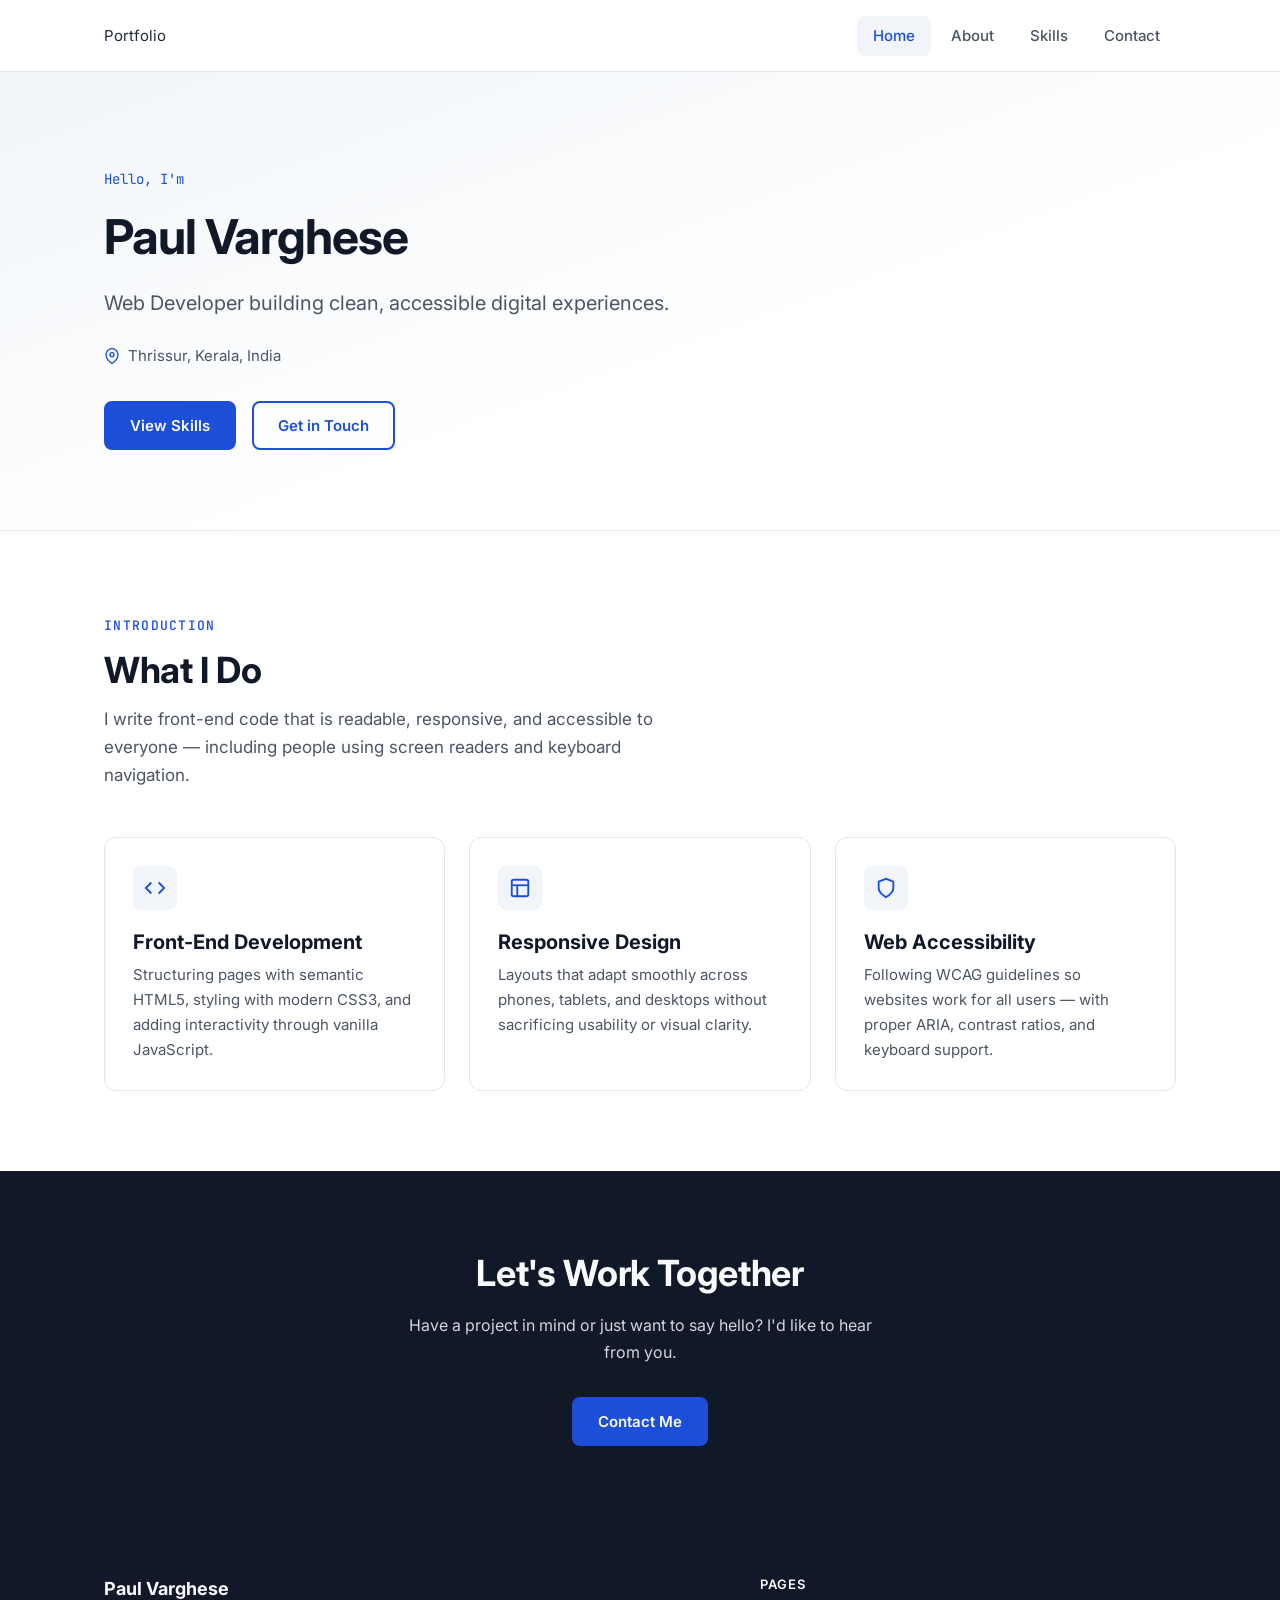
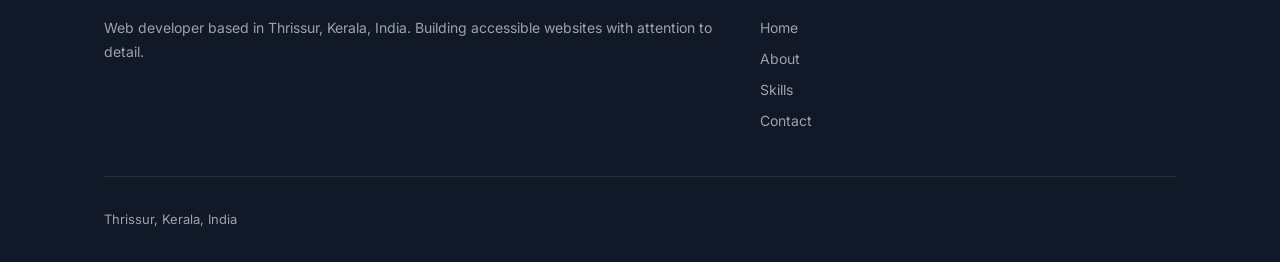
==== index.html @ f2b1d336 "Add multi-page personal portfolio website for Paul Varghese. Co-authored-by: Cursor <cursoragent@cur" ====
<!DOCTYPE html>
<html lang="en">
<head>
  <meta charset="UTF-8">
  <meta name="viewport" content="width=device-width, initial-scale=1.0">
  <meta name="description" content="Paul Varghese — Web developer from Thrissur, Kerala. Building accessible, user-friendly websites with HTML5, CSS3, and JavaScript.">
  <meta name="keywords" content="Paul Varghese, web developer, portfolio, Thrissur, Kerala, HTML5, CSS3, JavaScript, frontend developer">
  <meta name="author" content="Paul Varghese">
  <meta name="robots" content="index, follow">

  <!-- Open Graph -->
  <meta property="og:type" content="website">
  <meta property="og:title" content="Paul Varghese | Web Developer Portfolio">
  <meta property="og:description" content="Web developer from Thrissur, Kerala. Passionate about building accessible and user-friendly websites.">
  <meta property="og:url" content="https://paulvarghese.dev/">
  <meta property="og:locale" content="en_IN">

  <title>Paul Varghese | Web Developer — Home</title>

  <!-- Fonts -->
  <link rel="preconnect" href="https://fonts.googleapis.com">
  <link rel="preconnect" href="https://fonts.gstatic.com" crossorigin>
  <link href="https://fonts.googleapis.com/css2?family=Inter:wght@400;500;600;700&family=JetBrains+Mono:wght@400;500&display=swap" rel="stylesheet">

  <link rel="stylesheet" href="css/style.css">
</head>
<body>
  <a href="#main-content" class="skip-link">Skip to main content</a>

  <header class="site-header" role="banner">
    <div class="container header-inner">
      <a href="index.html" class="site-logo" aria-label="Portfolio — Home">Portfolio</a>

      <button class="nav-toggle" aria-label="Toggle navigation menu" aria-expanded="false" aria-controls="main-nav">
        <span class="nav-toggle-bar"></span>
        <span class="nav-toggle-bar"></span>
        <span class="nav-toggle-bar"></span>
      </button>

      <nav class="site-nav" id="main-nav" role="navigation" aria-label="Main navigation">
        <ul>
          <li><a href="index.html" aria-current="page">Home</a></li>
          <li><a href="about.html">About</a></li>
          <li><a href="skills.html">Skills</a></li>
          <li><a href="contact.html">Contact</a></li>
        </ul>
      </nav>
    </div>
  </header>

  <main id="main-content">
    <!-- Hero -->
    <section class="hero" aria-labelledby="hero-heading">
      <div class="container">
        <div class="hero-content fade-in">
          <p class="hero-greeting">Hello, I'm</p>
          <h1 id="hero-heading" class="hero-title">Paul Varghese</h1>
          <p class="hero-subtitle">Web Developer building clean, accessible digital experiences.</p>
          <p class="hero-location">
            <svg width="16" height="16" viewBox="0 0 24 24" fill="none" stroke="currentColor" stroke-width="2" aria-hidden="true">
              <path d="M21 10c0 7-9 13-9 13s-9-6-9-13a9 9 0 0 1 18 0z"></path>
              <circle cx="12" cy="10" r="3"></circle>
            </svg>
            Thrissur, Kerala, India
          </p>
          <div class="hero-actions">
            <a href="skills.html" class="btn btn-primary">View Skills</a>
            <a href="contact.html" class="btn btn-outline">Get in Touch</a>
          </div>
        </div>
      </div>
    </section>

    <!-- Quick Intro -->
    <section class="section" aria-labelledby="intro-heading">
      <div class="container">
        <header class="section-header fade-in">
          <span class="section-label">Introduction</span>
          <h2 id="intro-heading" class="section-title">What I Do</h2>
          <p class="section-desc">I write front-end code that is readable, responsive, and accessible to everyone — including people using screen readers and keyboard navigation.</p>
        </header>

        <div class="card-grid">
          <article class="card fade-in">
            <div class="card-icon" aria-hidden="true">
              <svg width="22" height="22" viewBox="0 0 24 24" fill="none" stroke="currentColor" stroke-width="2">
                <polyline points="16 18 22 12 16 6"></polyline>
                <polyline points="8 6 2 12 8 18"></polyline>
              </svg>
            </div>
            <h3 class="card-title">Front-End Development</h3>
            <p class="card-text">Structuring pages with semantic HTML5, styling with modern CSS3, and adding interactivity through vanilla JavaScript.</p>
          </article>

          <article class="card fade-in">
            <div class="card-icon" aria-hidden="true">
              <svg width="22" height="22" viewBox="0 0 24 24" fill="none" stroke="currentColor" stroke-width="2">
                <rect x="3" y="3" width="18" height="18" rx="2" ry="2"></rect>
                <line x1="3" y1="9" x2="21" y2="9"></line>
                <line x1="9" y1="21" x2="9" y2="9"></line>
              </svg>
            </div>
            <h3 class="card-title">Responsive Design</h3>
            <p class="card-text">Layouts that adapt smoothly across phones, tablets, and desktops without sacrificing usability or visual clarity.</p>
          </article>

          <article class="card fade-in">
            <div class="card-icon" aria-hidden="true">
              <svg width="22" height="22" viewBox="0 0 24 24" fill="none" stroke="currentColor" stroke-width="2">
                <path d="M12 22s8-4 8-10V5l-8-3-8 3v7c0 6 8 10 8 10z"></path>
              </svg>
            </div>
            <h3 class="card-title">Web Accessibility</h3>
            <p class="card-text">Following WCAG guidelines so websites work for all users — with proper ARIA, contrast ratios, and keyboard support.</p>
          </article>
        </div>
      </div>
    </section>

    <!-- CTA -->
    <section class="section cta-section" aria-labelledby="cta-heading">
      <div class="container fade-in">
        <h2 id="cta-heading">Let's Work Together</h2>
        <p>Have a project in mind or just want to say hello? I'd like to hear from you.</p>
        <a href="contact.html" class="btn btn-primary">Contact Me</a>
      </div>
    </section>
  </main>

  <footer class="site-footer" role="contentinfo">
    <div class="container">
      <div class="footer-grid">
        <div>
          <p class="footer-brand">Paul Varghese</p>
          <p class="footer-text">Web developer based in Thrissur, Kerala, India. Building accessible websites with attention to detail.</p>
        </div>

        <nav aria-label="Footer navigation">
          <p class="footer-heading">Pages</p>
          <ul class="footer-links">
            <li><a href="index.html">Home</a></li>
            <li><a href="about.html">About</a></li>
            <li><a href="skills.html">Skills</a></li>
            <li><a href="contact.html">Contact</a></li>
          </ul>
        </nav>
      </div>

      <div class="footer-bottom">
        <p>Thrissur, Kerala, India</p>
      </div>
    </div>
  </footer>

  <script src="js/main.js"></script>
</body>
</html>
---- css/style.css ----
/* ==========================================================================
   Paul Varghese Portfolio — Main Stylesheet
   Color palette: blue (#1d4ed8), white (#ffffff), dark gray (#111827)
   ========================================================================== */

/* --- CSS Custom Properties --- */
:root {
  --color-primary: #1d4ed8;
  --color-primary-dark: #1e3a8a;
  --color-primary-light: #3b82f6;
  --color-accent: #2563eb;
  --color-bg: #ffffff;
  --color-bg-alt: #f1f5f9;
  --color-bg-dark: #111827;
  --color-text: #1f2937;
  --color-text-muted: #4b5563;
  --color-text-light: #f9fafb;
  --color-border: #e2e8f0;
  --color-focus: #f59e0b;
  --font-sans: "Inter", system-ui, -apple-system, sans-serif;
  --font-mono: "JetBrains Mono", "Fira Code", monospace;
  --shadow-sm: 0 1px 3px rgba(17, 24, 39, 0.08);
  --shadow-md: 0 4px 16px rgba(17, 24, 39, 0.1);
  --radius: 8px;
  --radius-lg: 12px;
  --transition: 0.2s ease;
  --max-width: 1120px;
  --header-height: 72px;
}

/* --- Reset & Base --- */
*,
*::before,
*::after {
  box-sizing: border-box;
  margin: 0;
  padding: 0;
}

html {
  scroll-behavior: smooth;
  font-size: 100%;
}

body {
  font-family: var(--font-sans);
  font-size: 1rem;
  line-height: 1.65;
  color: var(--color-text);
  background-color: var(--color-bg);
  -webkit-font-smoothing: antialiased;
}

img {
  max-width: 100%;
  height: auto;
  display: block;
}

a {
  color: var(--color-primary);
  text-decoration-thickness: 1px;
  text-underline-offset: 3px;
  transition: color var(--transition);
}

a:hover {
  color: var(--color-primary-dark);
}

ul,
ol {
  list-style: none;
}

/* --- Screen Reader Only (Accessibility) --- */
.visually-hidden {
  position: absolute;
  width: 1px;
  height: 1px;
  padding: 0;
  margin: -1px;
  overflow: hidden;
  clip: rect(0, 0, 0, 0);
  white-space: nowrap;
  border: 0;
}

/* --- Skip Link (Accessibility) --- */
.skip-link {
  position: absolute;
  top: -100%;
  left: 1rem;
  z-index: 1000;
  padding: 0.75rem 1.25rem;
  background: var(--color-bg-dark);
  color: var(--color-text-light);
  font-weight: 600;
  border-radius: var(--radius);
  text-decoration: none;
}

.skip-link:focus {
  top: 1rem;
  outline: 3px solid var(--color-focus);
  outline-offset: 2px;
}

/* --- Focus Indicators (WCAG) --- */
:focus-visible {
  outline: 3px solid var(--color-focus);
  outline-offset: 3px;
}

/* --- Typography --- */
h1,
h2,
h3,
h4 {
  line-height: 1.25;
  font-weight: 700;
  color: var(--color-bg-dark);
}

h1 {
  font-size: clamp(2rem, 5vw, 3rem);
  letter-spacing: -0.02em;
}

h2 {
  font-size: clamp(1.5rem, 3.5vw, 2.25rem);
  letter-spacing: -0.01em;
}

h3 {
  font-size: 1.25rem;
}

p {
  margin-bottom: 1rem;
}

p:last-child {
  margin-bottom: 0;
}

.text-muted {
  color: var(--color-text-muted);
}

.text-mono {
  font-family: var(--font-mono);
  font-size: 0.875rem;
  letter-spacing: 0.02em;
}

/* --- Layout Utilities --- */
.container {
  width: 100%;
  max-width: var(--max-width);
  margin-inline: auto;
  padding-inline: 1.5rem;
}

.section {
  padding-block: 5rem;
}

.section-header {
  margin-bottom: 3rem;
}

.section-label {
  display: inline-block;
  font-family: var(--font-mono);
  font-size: 0.8125rem;
  font-weight: 500;
  text-transform: uppercase;
  letter-spacing: 0.1em;
  color: var(--color-primary);
  margin-bottom: 0.75rem;
}

.section-title {
  margin-bottom: 0.75rem;
}

.section-desc {
  max-width: 560px;
  color: var(--color-text-muted);
  font-size: 1.0625rem;
}

/* --- Header & Navigation --- */
.site-header {
  position: sticky;
  top: 0;
  z-index: 100;
  background: rgba(255, 255, 255, 0.95);
  backdrop-filter: blur(8px);
  border-bottom: 1px solid var(--color-border);
  height: var(--header-height);
}

.header-inner {
  display: flex;
  align-items: center;
  justify-content: space-between;
  height: var(--header-height);
}

.site-logo {
  font-size: 0.9375rem;
  font-weight: 400;
  color: var(--color-text);
  text-decoration: none;
}

.site-nav ul {
  display: flex;
  align-items: center;
  gap: 0.25rem;
}

.site-nav a {
  display: block;
  padding: 0.5rem 1rem;
  font-size: 0.9375rem;
  font-weight: 500;
  color: var(--color-text-muted);
  text-decoration: none;
  border-radius: var(--radius);
  transition: color var(--transition), background var(--transition);
}

.site-nav a:hover,
.site-nav a[aria-current="page"] {
  color: var(--color-primary);
  background: var(--color-bg-alt);
}

/* Mobile menu toggle */
.nav-toggle {
  display: none;
  flex-direction: column;
  justify-content: center;
  gap: 5px;
  width: 44px;
  height: 44px;
  padding: 0.5rem;
  background: none;
  border: 1px solid var(--color-border);
  border-radius: var(--radius);
  cursor: pointer;
}

.nav-toggle-bar {
  display: block;
  width: 100%;
  height: 2px;
  background: var(--color-bg-dark);
  border-radius: 2px;
  transition: transform var(--transition), opacity var(--transition);
}

.nav-toggle[aria-expanded="true"] .nav-toggle-bar:nth-child(1) {
  transform: translateY(7px) rotate(45deg);
}

.nav-toggle[aria-expanded="true"] .nav-toggle-bar:nth-child(2) {
  opacity: 0;
}

.nav-toggle[aria-expanded="true"] .nav-toggle-bar:nth-child(3) {
  transform: translateY(-7px) rotate(-45deg);
}

/* --- Hero Section --- */
.hero {
  padding-block: 6rem 5rem;
  background: linear-gradient(160deg, var(--color-bg-alt) 0%, var(--color-bg) 60%);
  border-bottom: 1px solid var(--color-border);
}

.hero-content {
  max-width: 620px;
}

.hero-greeting {
  font-family: var(--font-mono);
  font-size: 0.875rem;
  color: var(--color-primary);
  margin-bottom: 1rem;
}

.hero-title {
  margin-bottom: 1.25rem;
}

.hero-subtitle {
  font-size: 1.25rem;
  color: var(--color-text-muted);
  margin-bottom: 1.5rem;
  font-weight: 400;
}

.hero-location {
  display: inline-flex;
  align-items: center;
  gap: 0.5rem;
  font-size: 0.9375rem;
  color: var(--color-text-muted);
  margin-bottom: 2rem;
}

.hero-location svg {
  flex-shrink: 0;
  color: var(--color-primary);
}

.hero-actions {
  display: flex;
  flex-wrap: wrap;
  gap: 1rem;
}

/* --- Buttons --- */
.btn {
  display: inline-flex;
  align-items: center;
  justify-content: center;
  gap: 0.5rem;
  padding: 0.75rem 1.5rem;
  font-family: var(--font-sans);
  font-size: 0.9375rem;
  font-weight: 600;
  line-height: 1.4;
  border-radius: var(--radius);
  border: 2px solid transparent;
  cursor: pointer;
  text-decoration: none;
  transition: background var(--transition), color var(--transition),
    border-color var(--transition), transform var(--transition);
}

.btn:active {
  transform: scale(0.98);
}

.btn-primary {
  background: var(--color-primary);
  color: var(--color-text-light);
  border-color: var(--color-primary);
}

.btn-primary:hover {
  background: var(--color-primary-dark);
  border-color: var(--color-primary-dark);
  color: var(--color-text-light);
}

.btn-outline {
  background: transparent;
  color: var(--color-primary);
  border-color: var(--color-primary);
}

.btn-outline:hover {
  background: var(--color-primary);
  color: var(--color-text-light);
}

/* --- Cards --- */
.card-grid {
  display: grid;
  grid-template-columns: repeat(auto-fill, minmax(300px, 1fr));
  gap: 1.5rem;
}

.card {
  background: var(--color-bg);
  border: 1px solid var(--color-border);
  border-radius: var(--radius-lg);
  padding: 1.75rem;
  transition: border-color var(--transition), box-shadow var(--transition),
    transform var(--transition);
}

.card:hover {
  border-color: var(--color-primary-light);
  box-shadow: var(--shadow-md);
  transform: translateY(-2px);
}

.card-icon {
  width: 44px;
  height: 44px;
  display: flex;
  align-items: center;
  justify-content: center;
  background: var(--color-bg-alt);
  border-radius: var(--radius);
  color: var(--color-primary);
  margin-bottom: 1.25rem;
}

.card-title {
  margin-bottom: 0.5rem;
}

.card-text {
  color: var(--color-text-muted);
  font-size: 0.9375rem;
}

/* --- Skills --- */
.skills-grid {
  display: grid;
  grid-template-columns: repeat(auto-fill, minmax(280px, 1fr));
  gap: 1.5rem;
}

.skill-card {
  background: var(--color-bg);
  border: 1px solid var(--color-border);
  border-radius: var(--radius-lg);
  padding: 1.5rem;
}

.skill-header {
  display: flex;
  justify-content: space-between;
  align-items: baseline;
  margin-bottom: 0.75rem;
}

.skill-name {
  font-weight: 600;
  color: var(--color-bg-dark);
}

.skill-level {
  font-family: var(--font-mono);
  font-size: 0.8125rem;
  color: var(--color-primary);
}

.skill-bar {
  height: 6px;
  background: var(--color-bg-alt);
  border-radius: 99px;
  overflow: hidden;
}

.skill-bar-fill {
  height: 100%;
  background: linear-gradient(90deg, var(--color-primary), var(--color-primary-light));
  border-radius: 99px;
  width: 0;
  transition: width 1s ease-out;
}

.skill-bar-fill.animated {
  width: var(--skill-level);
}

.skill-tags {
  display: flex;
  flex-wrap: wrap;
  gap: 0.5rem;
  margin-top: 2rem;
}

.skill-tag {
  padding: 0.375rem 0.875rem;
  font-size: 0.8125rem;
  font-weight: 500;
  background: var(--color-bg-alt);
  color: var(--color-text);
  border: 1px solid var(--color-border);
  border-radius: 99px;
}

/* --- About Page --- */
.about-grid {
  display: grid;
  grid-template-columns: 280px 1fr;
  gap: 3rem;
  align-items: start;
}

.about-sidebar {
  position: sticky;
  top: calc(var(--header-height) + 2rem);
}

.about-info-list {
  border: 1px solid var(--color-border);
  border-radius: var(--radius-lg);
  overflow: hidden;
}

.about-info-item {
  padding: 1rem 1.25rem;
  border-bottom: 1px solid var(--color-border);
}

.about-info-item:last-child {
  border-bottom: none;
}

.about-info-label {
  font-size: 0.75rem;
  font-weight: 600;
  text-transform: uppercase;
  letter-spacing: 0.06em;
  color: var(--color-text-muted);
  margin-bottom: 0.25rem;
}

.about-info-value {
  font-size: 0.9375rem;
  color: var(--color-bg-dark);
}

.about-info-value a {
  text-decoration: none;
}

.about-info-value a:hover {
  text-decoration: underline;
}

.about-content h2 {
  margin-top: 2.5rem;
  margin-bottom: 1rem;
  font-size: 1.375rem;
}

.about-content h2:first-child {
  margin-top: 0;
}

/* --- Contact Page --- */
.contact-grid {
  display: grid;
  grid-template-columns: 1fr 1.2fr;
  gap: 3rem;
  align-items: start;
}

.contact-info-card {
  background: var(--color-bg-dark);
  color: var(--color-text-light);
  border-radius: var(--radius-lg);
  padding: 2rem;
}

.contact-info-card h2 {
  color: var(--color-text-light);
  font-size: 1.375rem;
  margin-bottom: 1rem;
}

.contact-info-card p {
  color: #d1d5db;
  font-size: 0.9375rem;
  margin-bottom: 2rem;
}

.contact-detail {
  display: flex;
  align-items: flex-start;
  gap: 1rem;
  margin-bottom: 1.25rem;
}

.contact-detail-icon {
  flex-shrink: 0;
  width: 40px;
  height: 40px;
  display: flex;
  align-items: center;
  justify-content: center;
  background: rgba(255, 255, 255, 0.1);
  border-radius: var(--radius);
  color: var(--color-primary-light);
}

.contact-detail-label {
  font-size: 0.75rem;
  text-transform: uppercase;
  letter-spacing: 0.06em;
  color: #9ca3af;
  margin-bottom: 0.125rem;
}

.contact-detail-value {
  font-size: 0.9375rem;
}

.contact-detail-value a {
  color: var(--color-text-light);
  text-decoration: none;
}

.contact-detail-value a:hover {
  color: var(--color-primary-light);
  text-decoration: underline;
}

/* --- Form Styles --- */
.form-group {
  margin-bottom: 1.25rem;
}

.form-label {
  display: block;
  font-size: 0.875rem;
  font-weight: 600;
  color: var(--color-bg-dark);
  margin-bottom: 0.5rem;
}

.form-label .required {
  color: #dc2626;
  margin-left: 2px;
}

.form-input,
.form-textarea {
  width: 100%;
  padding: 0.75rem 1rem;
  font-family: var(--font-sans);
  font-size: 1rem;
  color: var(--color-text);
  background: var(--color-bg);
  border: 1px solid var(--color-border);
  border-radius: var(--radius);
  transition: border-color var(--transition), box-shadow var(--transition);
}

.form-input:hover,
.form-textarea:hover {
  border-color: #cbd5e1;
}

.form-input:focus,
.form-textarea:focus {
  outline: none;
  border-color: var(--color-primary);
  box-shadow: 0 0 0 3px rgba(29, 78, 216, 0.15);
}

.form-input.error,
.form-textarea.error {
  border-color: #dc2626;
}

.form-textarea {
  min-height: 150px;
  resize: vertical;
}

.form-error {
  display: none;
  font-size: 0.8125rem;
  color: #dc2626;
  margin-top: 0.375rem;
}

.form-error.visible {
  display: block;
}

.form-success {
  display: none;
  padding: 1rem 1.25rem;
  background: #ecfdf5;
  border: 1px solid #6ee7b7;
  border-radius: var(--radius);
  color: #065f46;
  font-size: 0.9375rem;
  margin-bottom: 1.5rem;
}

.form-success.visible {
  display: block;
}

/* --- Page Banner --- */
.page-banner {
  padding-block: 4rem 3rem;
  background: var(--color-bg-alt);
  border-bottom: 1px solid var(--color-border);
}

.page-banner .section-desc {
  margin-top: 0.75rem;
}

/* --- CTA Section --- */
.cta-section {
  background: var(--color-bg-dark);
  color: var(--color-text-light);
  text-align: center;
}

.cta-section h2 {
  color: var(--color-text-light);
  margin-bottom: 1rem;
}

.cta-section p {
  color: #d1d5db;
  max-width: 480px;
  margin-inline: auto;
  margin-bottom: 2rem;
}

/* --- Footer --- */
.site-footer {
  background: var(--color-bg-dark);
  color: #9ca3af;
  padding-block: 3rem 2rem;
}

.footer-grid {
  display: grid;
  grid-template-columns: 1.5fr 1fr;
  gap: 2rem;
  margin-bottom: 2.5rem;
}

.footer-brand {
  font-size: 1.125rem;
  font-weight: 700;
  color: var(--color-text-light);
  margin-bottom: 0.75rem;
}

.footer-text {
  font-size: 0.875rem;
  line-height: 1.7;
}

.footer-heading {
  font-size: 0.8125rem;
  font-weight: 600;
  text-transform: uppercase;
  letter-spacing: 0.08em;
  color: var(--color-text-light);
  margin-bottom: 1rem;
}

.footer-links a {
  display: block;
  font-size: 0.875rem;
  color: #9ca3af;
  text-decoration: none;
  padding-block: 0.25rem;
  transition: color var(--transition);
}

.footer-links a:hover {
  color: var(--color-text-light);
}

.footer-bottom {
  padding-top: 2rem;
  border-top: 1px solid rgba(255, 255, 255, 0.1);
  font-size: 0.8125rem;
  color: #9ca3af;
}

/* --- Animations --- */
.fade-in {
  opacity: 0;
  transform: translateY(16px);
  transition: opacity 0.5s ease, transform 0.5s ease;
}

.fade-in.visible {
  opacity: 1;
  transform: translateY(0);
}

/* --- Responsive --- */
@media (max-width: 900px) {
  .about-grid,
  .contact-grid {
    grid-template-columns: 1fr;
  }

  .about-sidebar {
    position: static;
  }

  .footer-grid {
    grid-template-columns: 1fr;
    gap: 2rem;
  }
}

@media (max-width: 768px) {
  .nav-toggle {
    display: flex;
  }

  .site-nav {
    position: fixed;
    top: var(--header-height);
    left: 0;
    right: 0;
    background: var(--color-bg);
    border-bottom: 1px solid var(--color-border);
    padding: 1rem;
    transform: translateY(-120%);
    opacity: 0;
    visibility: hidden;
    transition: transform 0.3s ease, opacity 0.3s ease, visibility 0.3s;
  }

  .site-nav.open {
    transform: translateY(0);
    opacity: 1;
    visibility: visible;
  }

  .site-nav ul {
    flex-direction: column;
    align-items: stretch;
  }

  .site-nav a {
    padding: 0.875rem 1rem;
  }

  .section {
    padding-block: 3.5rem;
  }
}

@media (prefers-reduced-motion: reduce) {
  html {
    scroll-behavior: auto;
  }

  *,
  *::before,
  *::after {
    animation-duration: 0.01ms !important;
    animation-iteration-count: 1 !important;
    transition-duration: 0.01ms !important;
  }

  .fade-in {
    opacity: 1;
    transform: none;
  }
}
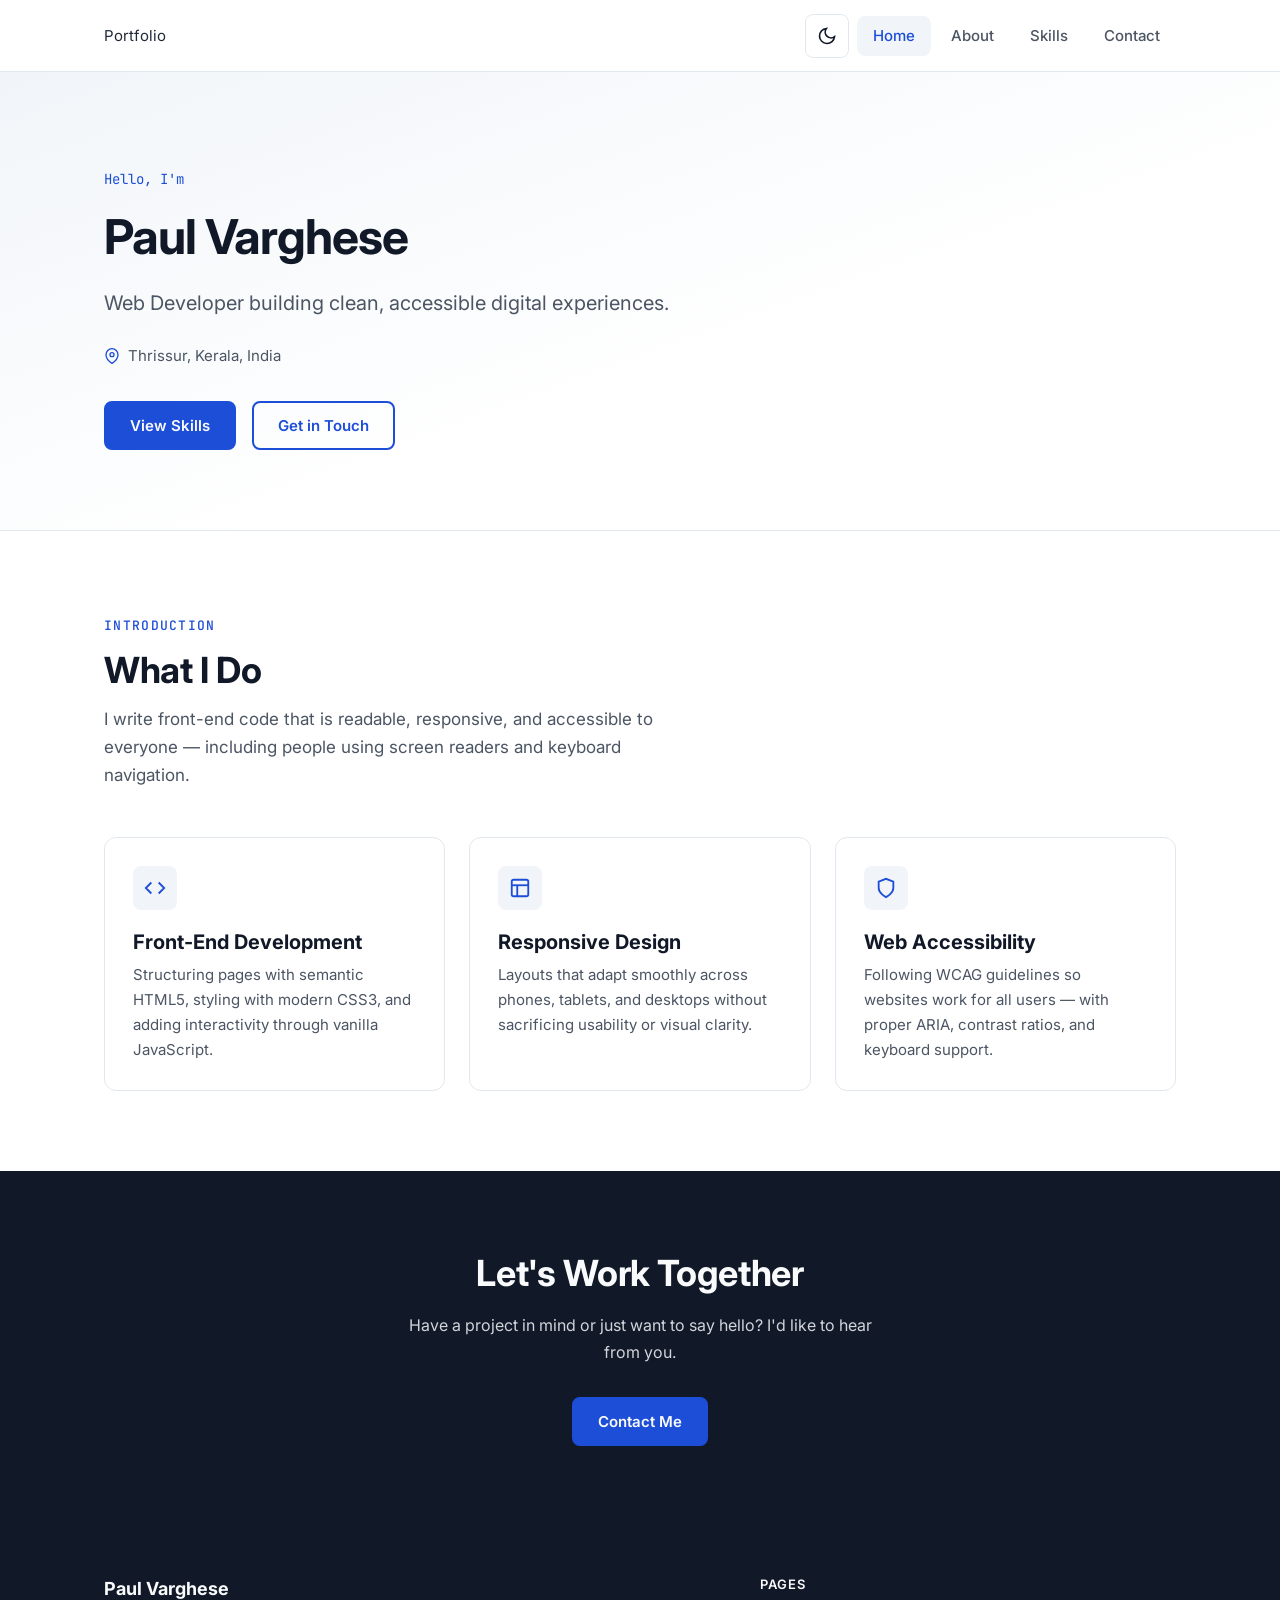
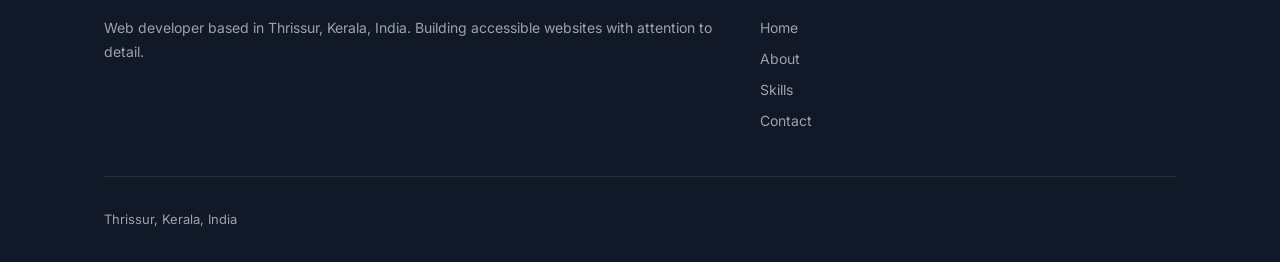
==== commit 9568020b: "Updated portfolio" ====
--- a/index.html
+++ b/index.html
@@ -4,8 +4,9 @@
   <meta charset="UTF-8">
   <meta name="viewport" content="width=device-width, initial-scale=1.0">
   <meta name="description" content="Paul Varghese — Web developer from Thrissur, Kerala. Building accessible, user-friendly websites with HTML5, CSS3, and JavaScript.">
-  <meta name="keywords" content="Paul Varghese, web developer, portfolio, Thrissur, Kerala, HTML5, CSS3, JavaScript, frontend developer">
+  <meta name="keywords" content="Paul Varghese, web developer, portfolio, Thrissur, Kerala, HTML5, JavaScript, frontend developer">
   <meta name="author" content="Paul Varghese">
+  <meta name="color-scheme" content="light dark">
   <meta name="robots" content="index, follow">
 
   <!-- Open Graph -->
@@ -16,6 +17,8 @@
   <meta property="og:locale" content="en_IN">
 
   <title>Paul Varghese | Web Developer — Home</title>
+
+  <script src="js/theme-init.js"></script>
 
   <!-- Fonts -->
   <link rel="preconnect" href="https://fonts.googleapis.com">
@@ -31,20 +34,39 @@
     <div class="container header-inner">
       <a href="index.html" class="site-logo" aria-label="Portfolio — Home">Portfolio</a>
 
-      <button class="nav-toggle" aria-label="Toggle navigation menu" aria-expanded="false" aria-controls="main-nav">
-        <span class="nav-toggle-bar"></span>
-        <span class="nav-toggle-bar"></span>
-        <span class="nav-toggle-bar"></span>
-      </button>
+      <div class="header-end">
+        <button type="button" class="theme-toggle" id="theme-toggle" aria-label="Switch to dark mode" aria-pressed="false">
+          <svg class="theme-icon theme-icon-moon" width="20" height="20" viewBox="0 0 24 24" fill="none" stroke="currentColor" stroke-width="2" aria-hidden="true">
+            <path d="M21 12.79A9 9 0 1 1 11.21 3 7 7 0 0 0 21 12.79z"></path>
+          </svg>
+          <svg class="theme-icon theme-icon-sun" width="20" height="20" viewBox="0 0 24 24" fill="none" stroke="currentColor" stroke-width="2" aria-hidden="true">
+            <circle cx="12" cy="12" r="5"></circle>
+            <line x1="12" y1="1" x2="12" y2="3"></line>
+            <line x1="12" y1="21" x2="12" y2="23"></line>
+            <line x1="4.22" y1="4.22" x2="5.64" y2="5.64"></line>
+            <line x1="18.36" y1="18.36" x2="19.78" y2="19.78"></line>
+            <line x1="1" y1="12" x2="3" y2="12"></line>
+            <line x1="21" y1="12" x2="23" y2="12"></line>
+            <line x1="4.22" y1="19.78" x2="5.64" y2="18.36"></line>
+            <line x1="18.36" y1="5.64" x2="19.78" y2="4.22"></line>
+          </svg>
+        </button>
 
-      <nav class="site-nav" id="main-nav" role="navigation" aria-label="Main navigation">
-        <ul>
-          <li><a href="index.html" aria-current="page">Home</a></li>
-          <li><a href="about.html">About</a></li>
-          <li><a href="skills.html">Skills</a></li>
-          <li><a href="contact.html">Contact</a></li>
-        </ul>
-      </nav>
+        <button class="nav-toggle" aria-label="Toggle navigation menu" aria-expanded="false" aria-controls="main-nav">
+          <span class="nav-toggle-bar"></span>
+          <span class="nav-toggle-bar"></span>
+          <span class="nav-toggle-bar"></span>
+        </button>
+
+        <nav class="site-nav" id="main-nav" role="navigation" aria-label="Main navigation">
+          <ul>
+            <li><a href="index.html" aria-current="page">Home</a></li>
+            <li><a href="about.html">About</a></li>
+            <li><a href="skills.html">Skills</a></li>
+            <li><a href="contact.html">Contact</a></li>
+          </ul>
+        </nav>
+      </div>
     </div>
   </header>
 
--- a/css/style.css
+++ b/css/style.css
@@ -1,9 +1,9 @@
 /* ==========================================================================
    Paul Varghese Portfolio — Main Stylesheet
-   Color palette: blue (#1d4ed8), white (#ffffff), dark gray (#111827)
+   Supports light and dark themes via [data-theme="dark"] on <html>
    ========================================================================== */
 
-/* --- CSS Custom Properties --- */
+/* --- Light theme (default) --- */
 :root {
   --color-primary: #1d4ed8;
   --color-primary-dark: #1e3a8a;
@@ -11,12 +11,23 @@
   --color-accent: #2563eb;
   --color-bg: #ffffff;
   --color-bg-alt: #f1f5f9;
-  --color-bg-dark: #111827;
+  --color-heading: #111827;
   --color-text: #1f2937;
   --color-text-muted: #4b5563;
-  --color-text-light: #f9fafb;
+  --color-inverse-bg: #111827;
+  --color-inverse-text: #f9fafb;
+  --color-inverse-muted: #9ca3af;
+  --color-inverse-subtle: #d1d5db;
   --color-border: #e2e8f0;
+  --color-border-hover: #cbd5e1;
+  --color-header-bg: rgba(255, 255, 255, 0.95);
+  --color-icon: #111827;
   --color-focus: #f59e0b;
+  --color-error: #dc2626;
+  --color-success-bg: #ecfdf5;
+  --color-success-border: #6ee7b7;
+  --color-success-text: #065f46;
+  --color-focus-ring: rgba(29, 78, 216, 0.15);
   --font-sans: "Inter", system-ui, -apple-system, sans-serif;
   --font-mono: "JetBrains Mono", "Fira Code", monospace;
   --shadow-sm: 0 1px 3px rgba(17, 24, 39, 0.08);
@@ -26,6 +37,35 @@
   --transition: 0.2s ease;
   --max-width: 1120px;
   --header-height: 72px;
+  color-scheme: light;
+}
+
+/* --- Dark theme --- */
+[data-theme="dark"] {
+  --color-primary: #3b82f6;
+  --color-primary-dark: #60a5fa;
+  --color-primary-light: #93c5fd;
+  --color-accent: #2563eb;
+  --color-bg: #0f172a;
+  --color-bg-alt: #1e293b;
+  --color-heading: #f1f5f9;
+  --color-text: #e2e8f0;
+  --color-text-muted: #94a3b8;
+  --color-inverse-bg: #020617;
+  --color-inverse-text: #f1f5f9;
+  --color-inverse-muted: #94a3b8;
+  --color-inverse-subtle: #cbd5e1;
+  --color-border: #334155;
+  --color-border-hover: #475569;
+  --color-header-bg: rgba(15, 23, 42, 0.95);
+  --color-icon: #f1f5f9;
+  --color-focus-ring: rgba(59, 130, 246, 0.25);
+  --shadow-sm: 0 1px 3px rgba(0, 0, 0, 0.35);
+  --shadow-md: 0 4px 16px rgba(0, 0, 0, 0.45);
+  --color-success-bg: #064e3b;
+  --color-success-border: #059669;
+  --color-success-text: #a7f3d0;
+  color-scheme: dark;
 }
 
 /* --- Reset & Base --- */
@@ -49,6 +89,7 @@
   color: var(--color-text);
   background-color: var(--color-bg);
   -webkit-font-smoothing: antialiased;
+  transition: background-color var(--transition), color var(--transition);
 }
 
 img {
@@ -93,8 +134,8 @@
   left: 1rem;
   z-index: 1000;
   padding: 0.75rem 1.25rem;
-  background: var(--color-bg-dark);
-  color: var(--color-text-light);
+  background: var(--color-inverse-bg);
+  color: var(--color-inverse-text);
   font-weight: 600;
   border-radius: var(--radius);
   text-decoration: none;
@@ -119,7 +160,7 @@
 h4 {
   line-height: 1.25;
   font-weight: 700;
-  color: var(--color-bg-dark);
+  color: var(--color-heading);
 }
 
 h1 {
@@ -196,7 +237,7 @@
   position: sticky;
   top: 0;
   z-index: 100;
-  background: rgba(255, 255, 255, 0.95);
+  background: var(--color-header-bg);
   backdrop-filter: blur(8px);
   border-bottom: 1px solid var(--color-border);
   height: var(--header-height);
@@ -240,6 +281,50 @@
 }
 
 /* Mobile menu toggle */
+.header-end {
+  display: flex;
+  align-items: center;
+  gap: 0.5rem;
+}
+
+/* --- Theme Toggle --- */
+.theme-toggle {
+  display: flex;
+  align-items: center;
+  justify-content: center;
+  width: 44px;
+  height: 44px;
+  padding: 0;
+  background: none;
+  border: 1px solid var(--color-border);
+  border-radius: var(--radius);
+  color: var(--color-icon);
+  cursor: pointer;
+  transition: background var(--transition), border-color var(--transition), color var(--transition);
+}
+
+.theme-toggle:hover {
+  background: var(--color-bg-alt);
+  border-color: var(--color-border-hover);
+}
+
+.theme-icon {
+  width: 20px;
+  height: 20px;
+}
+
+.theme-icon-sun {
+  display: none;
+}
+
+[data-theme="dark"] .theme-icon-moon {
+  display: none;
+}
+
+[data-theme="dark"] .theme-icon-sun {
+  display: block;
+}
+
 .nav-toggle {
   display: none;
   flex-direction: column;
@@ -258,7 +343,7 @@
   display: block;
   width: 100%;
   height: 2px;
-  background: var(--color-bg-dark);
+  background: var(--color-icon);
   border-radius: 2px;
   transition: transform var(--transition), opacity var(--transition);
 }
@@ -349,14 +434,14 @@
 
 .btn-primary {
   background: var(--color-primary);
-  color: var(--color-text-light);
+  color: var(--color-inverse-text);
   border-color: var(--color-primary);
 }
 
 .btn-primary:hover {
   background: var(--color-primary-dark);
   border-color: var(--color-primary-dark);
-  color: var(--color-text-light);
+  color: var(--color-inverse-text);
 }
 
 .btn-outline {
@@ -367,7 +452,7 @@
 
 .btn-outline:hover {
   background: var(--color-primary);
-  color: var(--color-text-light);
+  color: var(--color-inverse-text);
 }
 
 /* --- Cards --- */
@@ -436,7 +521,7 @@
 
 .skill-name {
   font-weight: 600;
-  color: var(--color-bg-dark);
+  color: var(--color-heading);
 }
 
 .skill-level {
@@ -520,7 +605,7 @@
 
 .about-info-value {
   font-size: 0.9375rem;
-  color: var(--color-bg-dark);
+  color: var(--color-heading);
 }
 
 .about-info-value a {
@@ -550,20 +635,20 @@
 }
 
 .contact-info-card {
-  background: var(--color-bg-dark);
-  color: var(--color-text-light);
+  background: var(--color-inverse-bg);
+  color: var(--color-inverse-text);
   border-radius: var(--radius-lg);
   padding: 2rem;
 }
 
 .contact-info-card h2 {
-  color: var(--color-text-light);
+  color: var(--color-inverse-text);
   font-size: 1.375rem;
   margin-bottom: 1rem;
 }
 
 .contact-info-card p {
-  color: #d1d5db;
+  color: var(--color-inverse-subtle);
   font-size: 0.9375rem;
   margin-bottom: 2rem;
 }
@@ -591,7 +676,7 @@
   font-size: 0.75rem;
   text-transform: uppercase;
   letter-spacing: 0.06em;
-  color: #9ca3af;
+  color: var(--color-inverse-muted);
   margin-bottom: 0.125rem;
 }
 
@@ -600,7 +685,7 @@
 }
 
 .contact-detail-value a {
-  color: var(--color-text-light);
+  color: var(--color-inverse-text);
   text-decoration: none;
 }
 
@@ -618,12 +703,12 @@
   display: block;
   font-size: 0.875rem;
   font-weight: 600;
-  color: var(--color-bg-dark);
+  color: var(--color-heading);
   margin-bottom: 0.5rem;
 }
 
 .form-label .required {
-  color: #dc2626;
+  color: var(--color-error);
   margin-left: 2px;
 }
 
@@ -642,19 +727,19 @@
 
 .form-input:hover,
 .form-textarea:hover {
-  border-color: #cbd5e1;
+  border-color: var(--color-border-hover);
 }
 
 .form-input:focus,
 .form-textarea:focus {
   outline: none;
   border-color: var(--color-primary);
-  box-shadow: 0 0 0 3px rgba(29, 78, 216, 0.15);
+  box-shadow: 0 0 0 3px var(--color-focus-ring);
 }
 
 .form-input.error,
 .form-textarea.error {
-  border-color: #dc2626;
+  border-color: var(--color-error);
 }
 
 .form-textarea {
@@ -665,7 +750,7 @@
 .form-error {
   display: none;
   font-size: 0.8125rem;
-  color: #dc2626;
+  color: var(--color-error);
   margin-top: 0.375rem;
 }
 
@@ -676,10 +761,10 @@
 .form-success {
   display: none;
   padding: 1rem 1.25rem;
-  background: #ecfdf5;
-  border: 1px solid #6ee7b7;
+  background: var(--color-success-bg);
+  border: 1px solid var(--color-success-border);
   border-radius: var(--radius);
-  color: #065f46;
+  color: var(--color-success-text);
   font-size: 0.9375rem;
   margin-bottom: 1.5rem;
 }
@@ -701,18 +786,18 @@
 
 /* --- CTA Section --- */
 .cta-section {
-  background: var(--color-bg-dark);
-  color: var(--color-text-light);
+  background: var(--color-inverse-bg);
+  color: var(--color-inverse-text);
   text-align: center;
 }
 
 .cta-section h2 {
-  color: var(--color-text-light);
+  color: var(--color-inverse-text);
   margin-bottom: 1rem;
 }
 
 .cta-section p {
-  color: #d1d5db;
+  color: var(--color-inverse-subtle);
   max-width: 480px;
   margin-inline: auto;
   margin-bottom: 2rem;
@@ -720,8 +805,8 @@
 
 /* --- Footer --- */
 .site-footer {
-  background: var(--color-bg-dark);
-  color: #9ca3af;
+  background: var(--color-inverse-bg);
+  color: var(--color-inverse-muted);
   padding-block: 3rem 2rem;
 }
 
@@ -735,7 +820,7 @@
 .footer-brand {
   font-size: 1.125rem;
   font-weight: 700;
-  color: var(--color-text-light);
+  color: var(--color-inverse-text);
   margin-bottom: 0.75rem;
 }
 
@@ -749,28 +834,28 @@
   font-weight: 600;
   text-transform: uppercase;
   letter-spacing: 0.08em;
-  color: var(--color-text-light);
+  color: var(--color-inverse-text);
   margin-bottom: 1rem;
 }
 
 .footer-links a {
   display: block;
   font-size: 0.875rem;
-  color: #9ca3af;
+  color: var(--color-inverse-muted);
   text-decoration: none;
   padding-block: 0.25rem;
   transition: color var(--transition);
 }
 
 .footer-links a:hover {
-  color: var(--color-text-light);
+  color: var(--color-inverse-text);
 }
 
 .footer-bottom {
   padding-top: 2rem;
   border-top: 1px solid rgba(255, 255, 255, 0.1);
   font-size: 0.8125rem;
-  color: #9ca3af;
+  color: var(--color-inverse-muted);
 }
 
 /* --- Animations --- */
